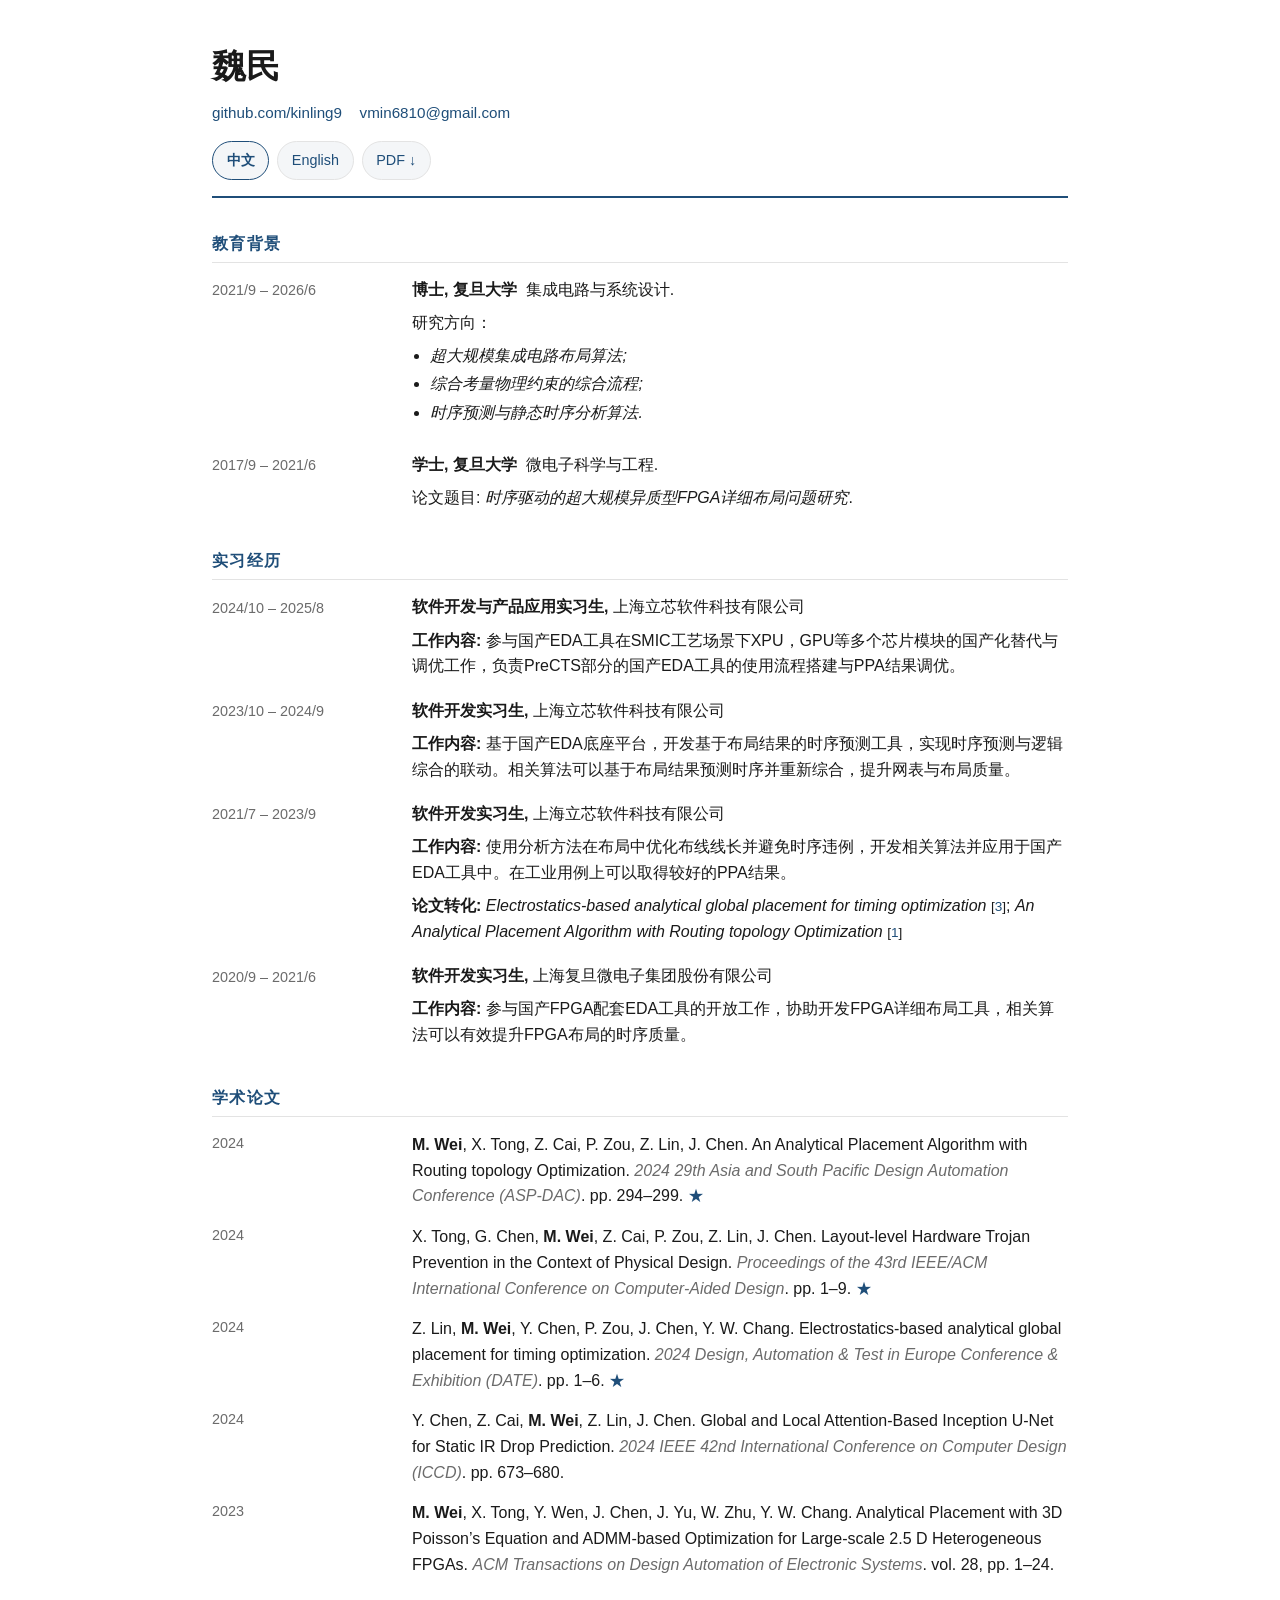
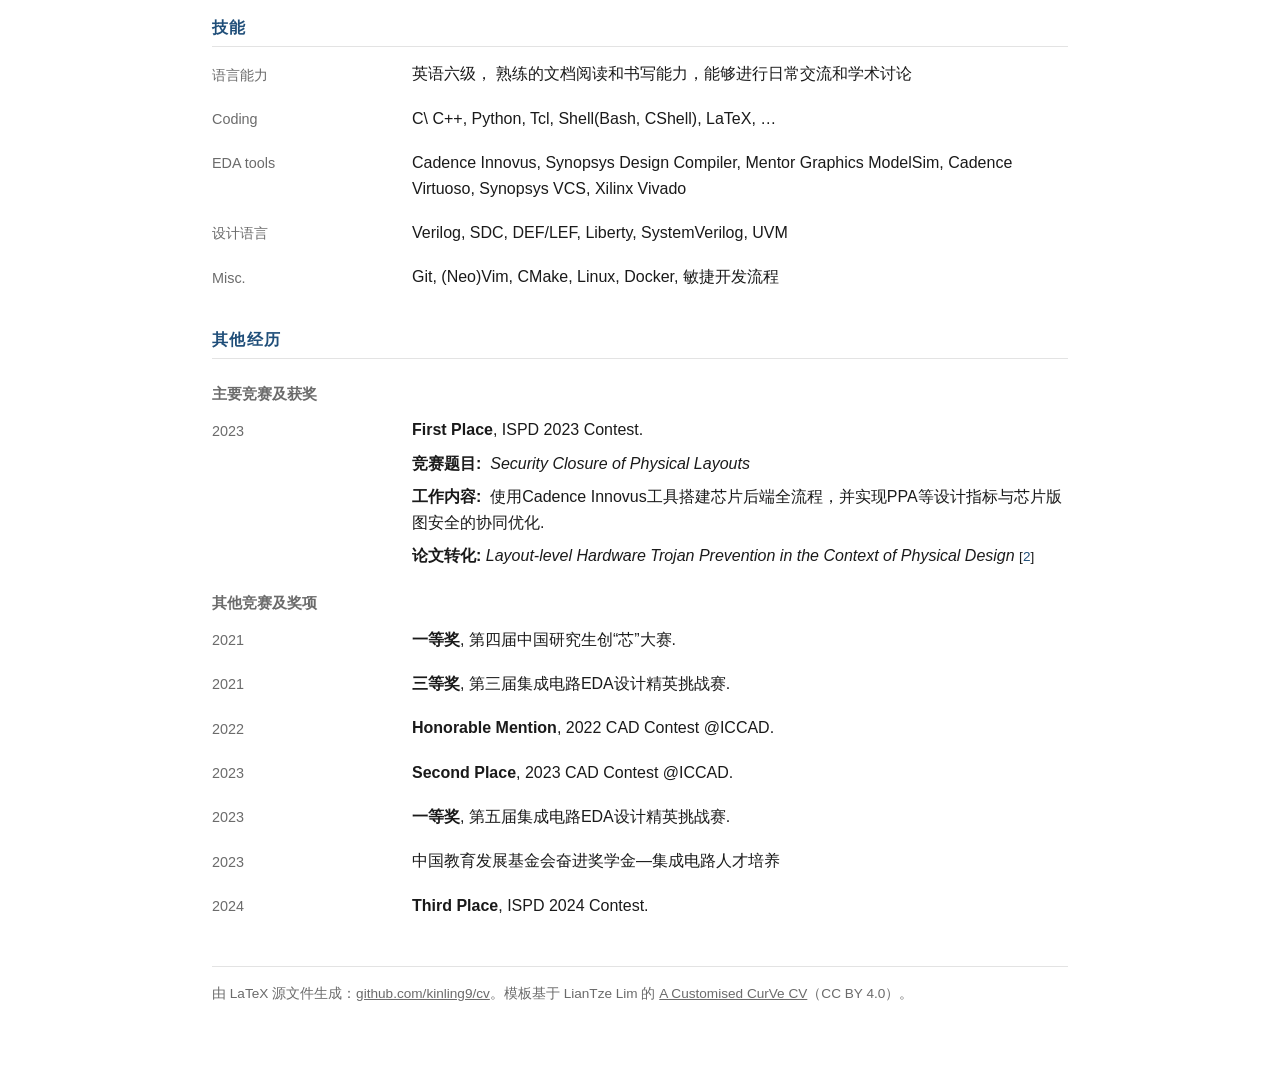
==== docs/zh.html @ a0dac03f "Add a generated HTML version of the CV for GitHub Pages tools/build-site.py renders docs/index.html " ====
<!DOCTYPE html>
<html lang="zh-CN">
<head>
<meta charset="utf-8">
<meta name="viewport" content="width=device-width, initial-scale=1">
<title>魏民 — 简历</title>
<meta name="description" content="魏民 的个人简历。">
<link rel="stylesheet" href="style.css">
</head>
<body>
<div class="wrap">
<header class="cv">
  <h1>魏民</h1>
  <div class="contact"><a href="https://github.com/kinling9">github.com/kinling9</a> <a href="mailto:vmin6810@gmail.com">vmin6810@gmail.com</a></div>
  <nav class="actions"><a href="zh.html" aria-current="page">中文</a><a href="index.html">English</a><a href="cv-zh.pdf">PDF ↓</a></nav>
</header>
<section class="rubric"><h2>教育背景</h2>
<div class="entry"><div class="entry-key">2021/9 – 2026/6</div><div class="entry-body"><p><strong>博士,&nbsp;复旦大学</strong>&nbsp;&nbsp;集成电路与系统设计.</p>
<p>研究方向：</p>
<ul><li><em>超大规模集成电路布局算法;</em></li><li><em>综合考量物理约束的综合流程;</em></li><li><em>时序预测与静态时序分析算法.</em></li></ul></div></div>
<div class="entry"><div class="entry-key">2017/9 – 2021/6</div><div class="entry-body"><p><strong>学士,&nbsp;复旦大学</strong>&nbsp;&nbsp;微电子科学与工程.</p>
<p>论文题目: <em>时序驱动的超大规模异质型FPGA详细布局问题研究</em>.</p></div></div>
</section>
<section class="rubric"><h2>实习经历</h2>
<div class="entry"><div class="entry-key">2024/10 – 2025/8</div><div class="entry-body"><p><strong>软件开发与产品应用实习生,</strong> 上海立芯软件科技有限公司</p>
<p><strong>工作内容:</strong> 参与国产EDA工具在SMIC工艺场景下XPU，GPU等多个芯片模块的国产化替代与调优工作，负责PreCTS部分的国产EDA工具的使用流程搭建与PPA结果调优。</p></div></div>
<div class="entry"><div class="entry-key">2023/10 – 2024/9</div><div class="entry-body"><p><strong>软件开发实习生,</strong> 上海立芯软件科技有限公司</p>
<p><strong>工作内容:</strong> 基于国产EDA底座平台，开发基于布局结果的时序预测工具，实现时序预测与逻辑综合的联动。相关算法可以基于布局结果预测时序并重新综合，提升网表与布局质量。</p></div></div>
<div class="entry"><div class="entry-key">2021/7 – 2023/9</div><div class="entry-body"><p><strong>软件开发实习生,</strong> 上海立芯软件科技有限公司</p>
<p><strong>工作内容:</strong> 使用分析方法在布局中优化布线线长并避免时序违例，开发相关算法并应用于国产EDA工具中。在工业用例上可以取得较好的PPA结果。</p>
<p><strong>论文转化:</strong> <em>Electrostatics-based analytical global placement for timing optimization</em> <span class="cites">[<a class="cite" href="#pub-lin2024electrostatics">3</a>]</span>; <em>An Analytical Placement Algorithm with Routing topology Optimization</em> <span class="cites">[<a class="cite" href="#pub-wei2024analytical">1</a>]</span></p></div></div>
<div class="entry"><div class="entry-key">2020/9 – 2021/6</div><div class="entry-body"><p><strong>软件开发实习生,</strong> 上海复旦微电子集团股份有限公司</p>
<p><strong>工作内容:</strong> 参与国产FPGA配套EDA工具的开放工作，协助开发FPGA详细布局工具，相关算法可以有效提升FPGA布局的时序质量。</p></div></div>
</section>
<section class="rubric"><h2>学术论文</h2><ol class="pubs"><li id="pub-wei2024analytical" class="pub"><span class="pub-year">2024</span><span class="pub-body"><span class="pub-authors"><strong>M. Wei</strong>, X. Tong, Z. Cai, P. Zou, Z. Lin, J. Chen</span>. <span class="pub-title">An Analytical Placement Algorithm with Routing topology Optimization</span>. <span class="pub-venue">2024 29th Asia and South Pacific Design Automation Conference (ASP-DAC)</span>. <span class="pub-meta">pp.&nbsp;294–299</span>. <span class="pub-flag" title="cited in this CV">&#9733;</span></span></li><li id="pub-tong2024layout" class="pub"><span class="pub-year">2024</span><span class="pub-body"><span class="pub-authors">X. Tong, G. Chen, <strong>M. Wei</strong>, Z. Cai, P. Zou, Z. Lin, J. Chen</span>. <span class="pub-title">Layout-level Hardware Trojan Prevention in the Context of Physical Design</span>. <span class="pub-venue">Proceedings of the 43rd IEEE/ACM International Conference on Computer-Aided Design</span>. <span class="pub-meta">pp.&nbsp;1–9</span>. <span class="pub-flag" title="cited in this CV">&#9733;</span></span></li><li id="pub-lin2024electrostatics" class="pub"><span class="pub-year">2024</span><span class="pub-body"><span class="pub-authors">Z. Lin, <strong>M. Wei</strong>, Y. Chen, P. Zou, J. Chen, Y. W. Chang</span>. <span class="pub-title">Electrostatics-based analytical global placement for timing optimization</span>. <span class="pub-venue">2024 Design, Automation &amp; Test in Europe Conference &amp; Exhibition (DATE)</span>. <span class="pub-meta">pp.&nbsp;1–6</span>. <span class="pub-flag" title="cited in this CV">&#9733;</span></span></li><li id="pub-chen2024global" class="pub"><span class="pub-year">2024</span><span class="pub-body"><span class="pub-authors">Y. Chen, Z. Cai, <strong>M. Wei</strong>, Z. Lin, J. Chen</span>. <span class="pub-title">Global and Local Attention-Based Inception U-Net for Static IR Drop Prediction</span>. <span class="pub-venue">2024 IEEE 42nd International Conference on Computer Design (ICCD)</span>. <span class="pub-meta">pp.&nbsp;673–680</span>.</span></li><li id="pub-wei2023analytical" class="pub"><span class="pub-year">2023</span><span class="pub-body"><span class="pub-authors"><strong>M. Wei</strong>, X. Tong, Y. Wen, J. Chen, J. Yu, W. Zhu, Y. W. Chang</span>. <span class="pub-title">Analytical Placement with 3D Poisson’s Equation and ADMM-based Optimization for Large-scale 2.5 D Heterogeneous FPGAs</span>. <span class="pub-venue">ACM Transactions on Design Automation of Electronic Systems</span>. <span class="pub-meta">vol.&nbsp;28, pp.&nbsp;1–24</span>.</span></li></ol></section>
<section class="rubric"><h2>技能</h2>
<div class="entry"><div class="entry-key">语言能力</div><div class="entry-body"><p>英语六级， 熟练的文档阅读和书写能力，能够进行日常交流和学术讨论</p></div></div>
<div class="entry"><div class="entry-key">Coding</div><div class="entry-body"><p>C\ C++, Python, Tcl, Shell(Bash, CShell), LaTeX, …</p></div></div>
<div class="entry"><div class="entry-key">EDA tools</div><div class="entry-body"><p>Cadence Innovus, Synopsys Design Compiler, Mentor Graphics ModelSim, Cadence Virtuoso, Synopsys VCS, Xilinx Vivado</p></div></div>
<div class="entry"><div class="entry-key">设计语言</div><div class="entry-body"><p>Verilog, SDC, DEF/LEF, Liberty, SystemVerilog, UVM</p></div></div>
<div class="entry"><div class="entry-key">Misc.</div><div class="entry-body"><p>Git, (Neo)Vim, CMake, Linux, Docker, 敏捷开发流程</p></div></div>
</section>
<section class="rubric"><h2>其他经历</h2>
<h3>主要竞赛及获奖</h3>
<div class="entry"><div class="entry-key">2023</div><div class="entry-body"><p><strong>First Place</strong>, ISPD 2023 Contest.</p>
<p><strong>竞赛题目:</strong> &nbsp;<em>Security Closure of Physical Layouts</em></p>
<p><strong>工作内容:</strong> &nbsp;使用Cadence Innovus工具搭建芯片后端全流程，并实现PPA等设计指标与芯片版图安全的协同优化.</p>
<p><strong>论文转化:</strong> <em>Layout-level Hardware Trojan Prevention in the Context of Physical Design</em> <span class="cites">[<a class="cite" href="#pub-tong2024layout">2</a>]</span></p></div></div>
<h3>其他竞赛及奖项</h3>
<div class="entry"><div class="entry-key">2021</div><div class="entry-body"><p><strong>一等奖</strong>, 第四届中国研究生创“芯”大赛.</p></div></div>
<div class="entry"><div class="entry-key">2021</div><div class="entry-body"><p><strong>三等奖</strong>, 第三届集成电路EDA设计精英挑战赛.</p></div></div>
<div class="entry"><div class="entry-key">2022</div><div class="entry-body"><p><strong>Honorable Mention</strong>, 2022 CAD Contest @ICCAD.</p></div></div>
<div class="entry"><div class="entry-key">2023</div><div class="entry-body"><p><strong>Second Place</strong>, 2023 CAD Contest @ICCAD.</p></div></div>
<div class="entry"><div class="entry-key">2023</div><div class="entry-body"><p><strong>一等奖</strong>, 第五届集成电路EDA设计精英挑战赛.</p></div></div>
<div class="entry"><div class="entry-key">2023</div><div class="entry-body"><p>中国教育发展基金会奋进奖学金—集成电路人才培养</p></div></div>
<div class="entry"><div class="entry-key">2024</div><div class="entry-body"><p><strong>Third Place</strong>, ISPD 2024 Contest.</p></div></div>
</section>
<footer class="cv">
由 LaTeX 源文件生成：<a href="https://github.com/kinling9/cv">github.com/kinling9/cv</a>。模板基于 LianTze Lim 的 <a href="https://www.overleaf.com/latex/templates/a-customised-curve-cv/mvmbhkwsnmwv">A Customised CurVe CV</a>（CC BY 4.0）。
</footer>
</div>
</body>
</html>
---- docs/style.css ----
:root{
  --bg:#ffffff; --fg:#1a1a1a; --muted:#6b6b6b; --rule:#e3e3e3;
  --accent:#1f4e79; --chip:#f4f6f8; --link:#1f4e79;
}
@media (prefers-color-scheme:dark){
  :root{
    --bg:#15171a; --fg:#e6e6e6; --muted:#9aa0a6; --rule:#2c3035;
    --accent:#8ab4f8; --chip:#1e2126; --link:#8ab4f8;
  }
}
*{box-sizing:border-box}
html{-webkit-text-size-adjust:100%}
body{
  margin:0; background:var(--bg); color:var(--fg);
  font:16px/1.62 -apple-system,BlinkMacSystemFont,"Segoe UI",Roboto,
       "Helvetica Neue","Noto Sans SC","PingFang SC","Microsoft YaHei",sans-serif;
}
.wrap{max-width:56rem; margin:0 auto; padding:2.5rem 1.25rem 4rem}
a{color:var(--link)}
a:hover{text-decoration:none}

header.cv{border-bottom:2px solid var(--accent); padding-bottom:1rem; margin-bottom:2rem}
header.cv h1{margin:0 0 .4rem; font-size:2.1rem; letter-spacing:-.01em}
.contact{display:flex; flex-wrap:wrap; gap:.4rem 1.1rem; color:var(--muted); font-size:.95rem}
.contact a{text-decoration:none}
.actions{display:flex; flex-wrap:wrap; gap:.5rem; margin-top:1rem}
.actions a{
  display:inline-block; padding:.4rem .85rem; border:1px solid var(--rule);
  border-radius:999px; background:var(--chip); text-decoration:none; font-size:.9rem;
}
.actions a[aria-current="page"]{border-color:var(--accent); color:var(--accent); font-weight:600}

.rubric{margin:0 0 2.25rem}
.rubric h2{
  font-size:1.02rem; text-transform:uppercase; letter-spacing:.09em;
  color:var(--accent); margin:0 0 .9rem; padding-bottom:.35rem;
  border-bottom:1px solid var(--rule);
}
.rubric h3{font-size:.95rem; margin:1.4rem 0 .7rem; color:var(--muted)}

.entry{display:grid; grid-template-columns:11rem 1fr; gap:0 1.5rem; margin-bottom:1.15rem}
.entry-key{color:var(--muted); font-size:.9rem; padding-top:.15rem}
.entry-body>p{margin:0 0 .45rem}
.entry-body>p:last-child{margin-bottom:0}
.entry-body ul{margin:.3rem 0 .5rem; padding-left:1.15rem}
.entry-body li{margin:.15rem 0}

.pubs{list-style:none; margin:0; padding:0; counter-reset:pub}
.pub{display:grid; grid-template-columns:11rem 1fr; gap:0 1.5rem; margin-bottom:.9rem}
.pub-year{color:var(--muted); font-size:.9rem}
.pub-venue{font-style:italic; color:var(--muted)}
.pub-flag{color:var(--accent)}
.cites{font-size:.85rem}
.cite{text-decoration:none}
code{background:var(--chip); padding:.05em .3em; border-radius:3px; font-size:.9em}

footer.cv{margin-top:3rem; padding-top:1rem; border-top:1px solid var(--rule);
          color:var(--muted); font-size:.85rem}
footer.cv a{color:var(--muted)}

@media (max-width:640px){
  .wrap{padding:1.75rem 1rem 3rem}
  header.cv h1{font-size:1.65rem}
  .entry,.pub{grid-template-columns:1fr; gap:.15rem}
  .entry-key,.pub-year{font-weight:600; color:var(--accent); font-size:.85rem}
}
@media print{
  .actions{display:none}
  body{background:#fff; color:#000}
  .wrap{max-width:none; padding:0}
}
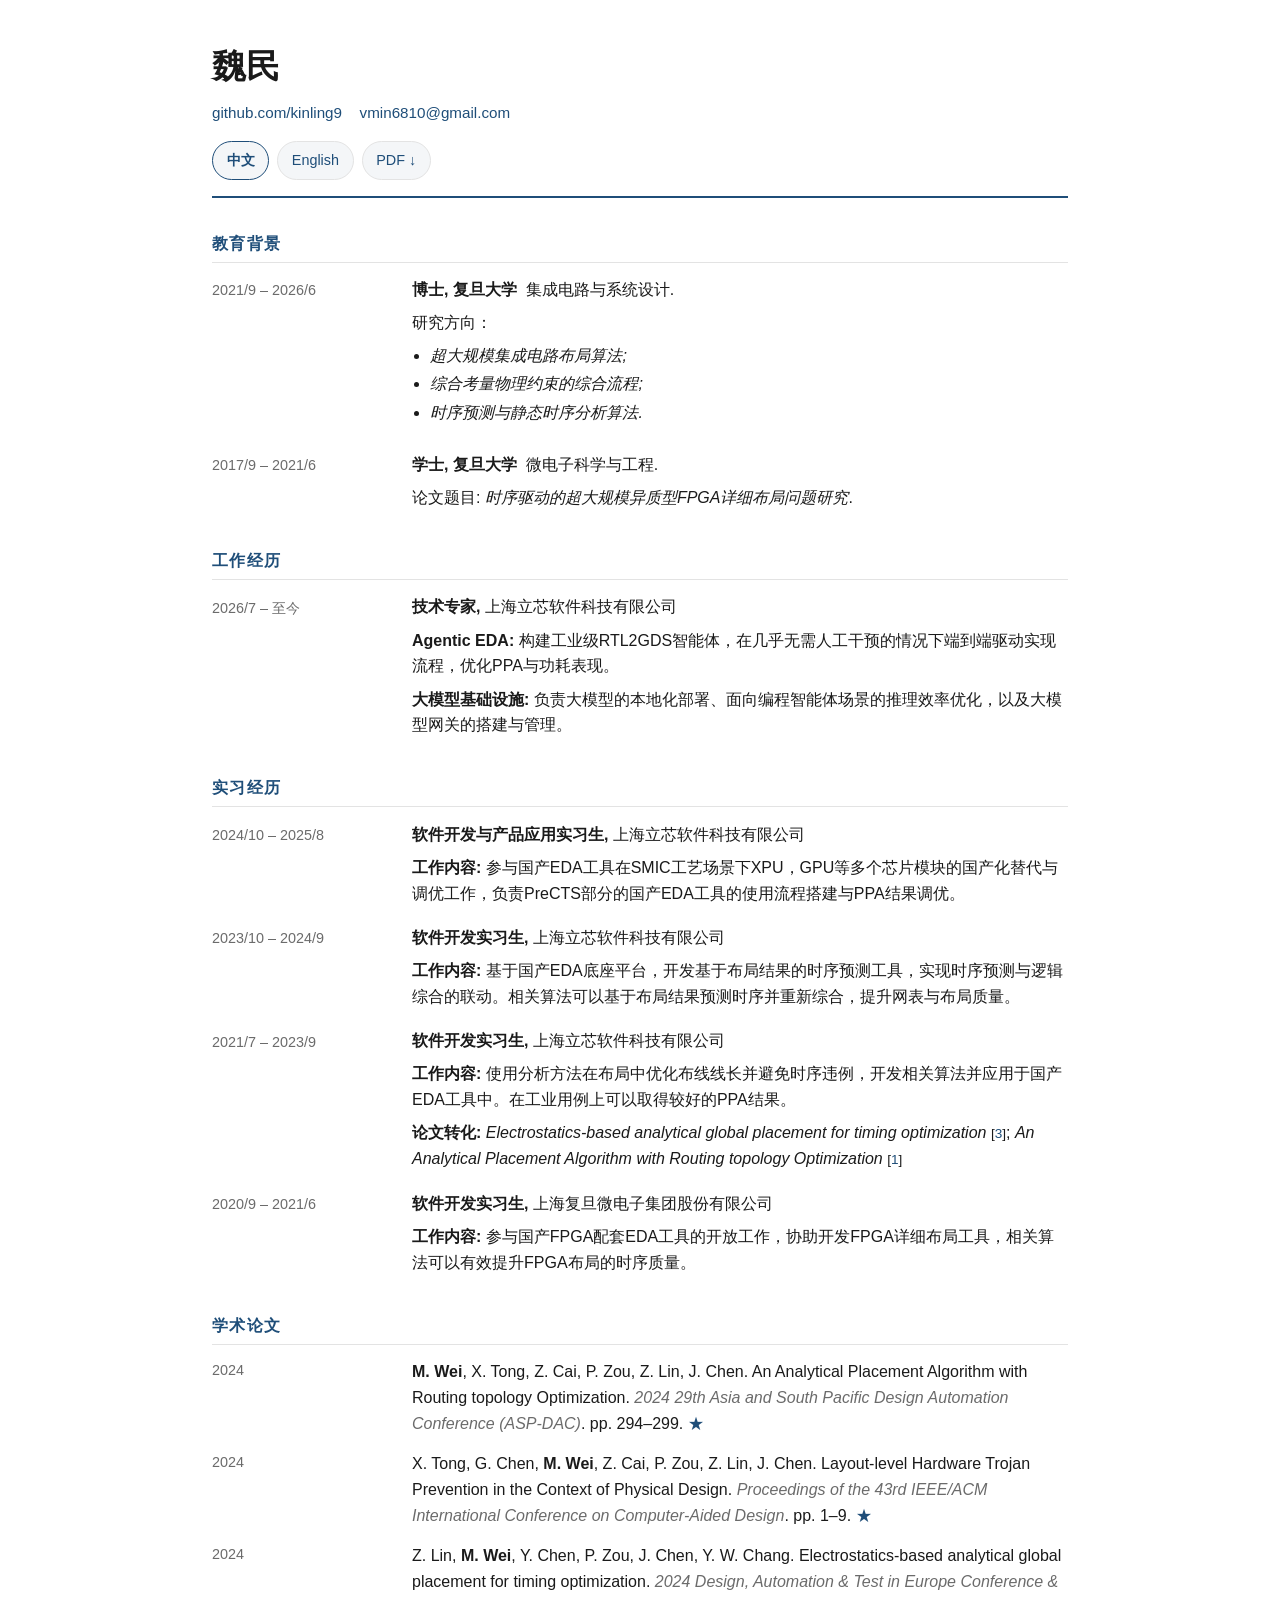
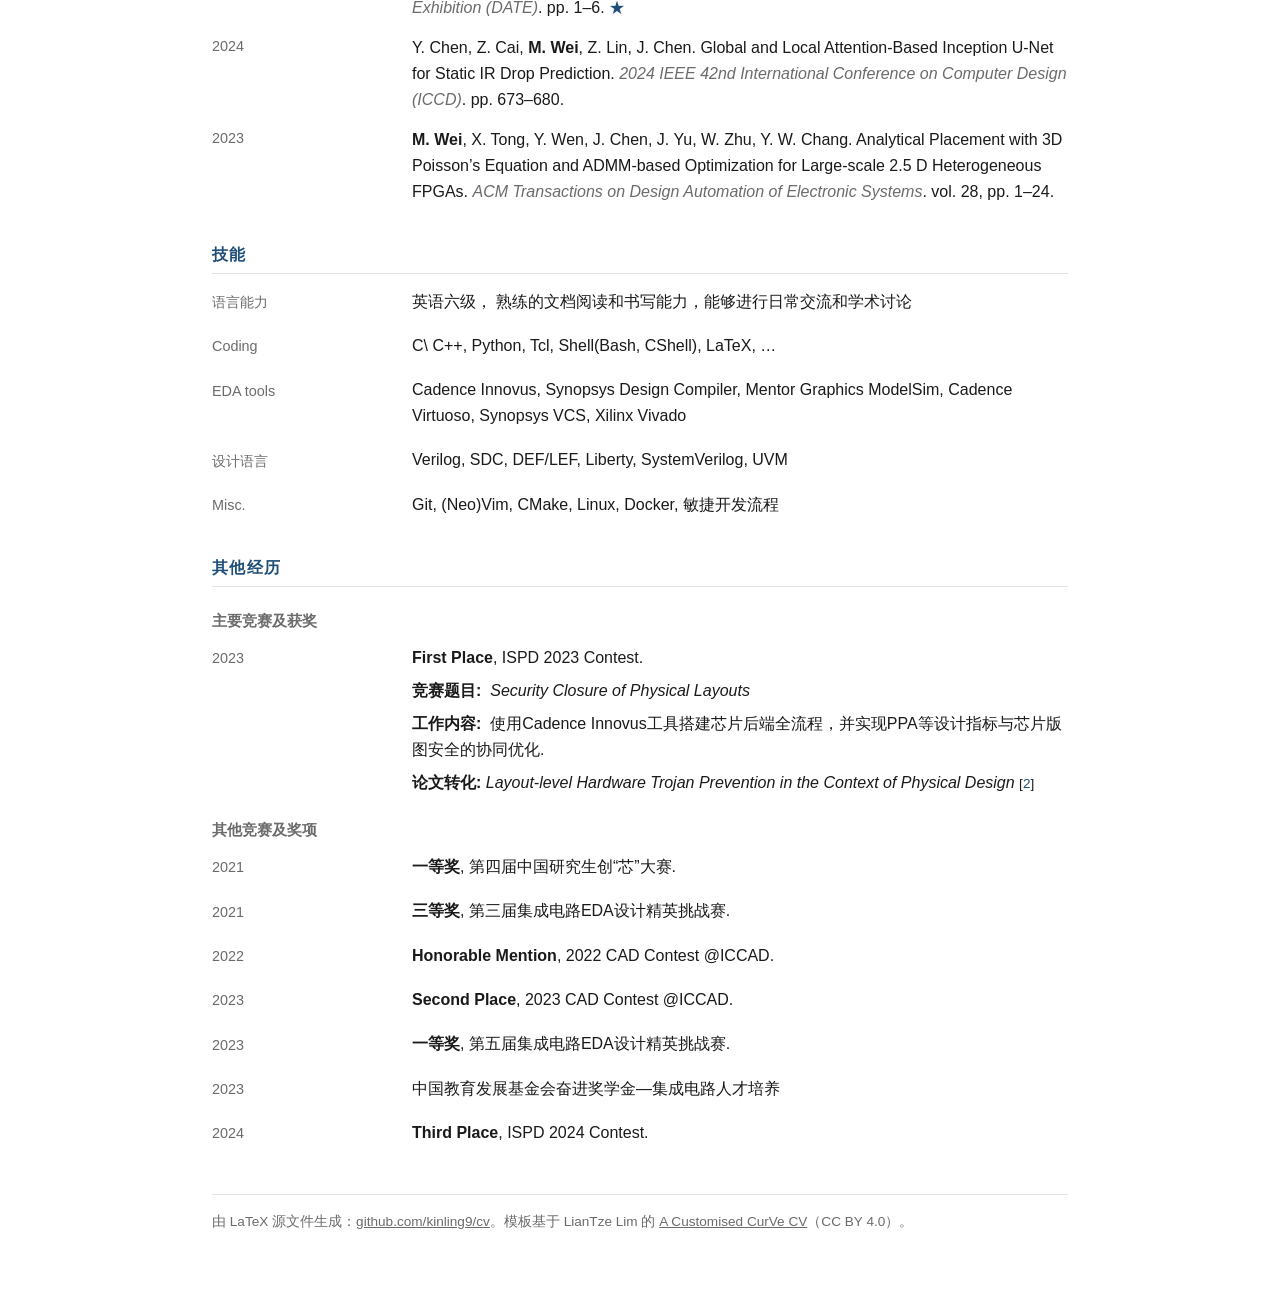
==== commit 176ff9e4: "Add current role at Shanghai LEDA Full-time employment since Jul 2026, covering the agentic EDA work" ====
--- a/docs/zh.html
+++ b/docs/zh.html
@@ -20,6 +20,11 @@
 <ul><li><em>超大规模集成电路布局算法;</em></li><li><em>综合考量物理约束的综合流程;</em></li><li><em>时序预测与静态时序分析算法.</em></li></ul></div></div>
 <div class="entry"><div class="entry-key">2017/9 – 2021/6</div><div class="entry-body"><p><strong>学士,&nbsp;复旦大学</strong>&nbsp;&nbsp;微电子科学与工程.</p>
 <p>论文题目: <em>时序驱动的超大规模异质型FPGA详细布局问题研究</em>.</p></div></div>
+</section>
+<section class="rubric"><h2>工作经历</h2>
+<div class="entry"><div class="entry-key">2026/7 – 至今</div><div class="entry-body"><p><strong>技术专家,</strong> 上海立芯软件科技有限公司</p>
+<p><strong>Agentic EDA:</strong> 构建工业级RTL2GDS智能体，在几乎无需人工干预的情况下端到端驱动实现流程，优化PPA与功耗表现。</p>
+<p><strong>大模型基础设施:</strong> 负责大模型的本地化部署、面向编程智能体场景的推理效率优化，以及大模型网关的搭建与管理。</p></div></div>
 </section>
 <section class="rubric"><h2>实习经历</h2>
 <div class="entry"><div class="entry-key">2024/10 – 2025/8</div><div class="entry-body"><p><strong>软件开发与产品应用实习生,</strong> 上海立芯软件科技有限公司</p>
